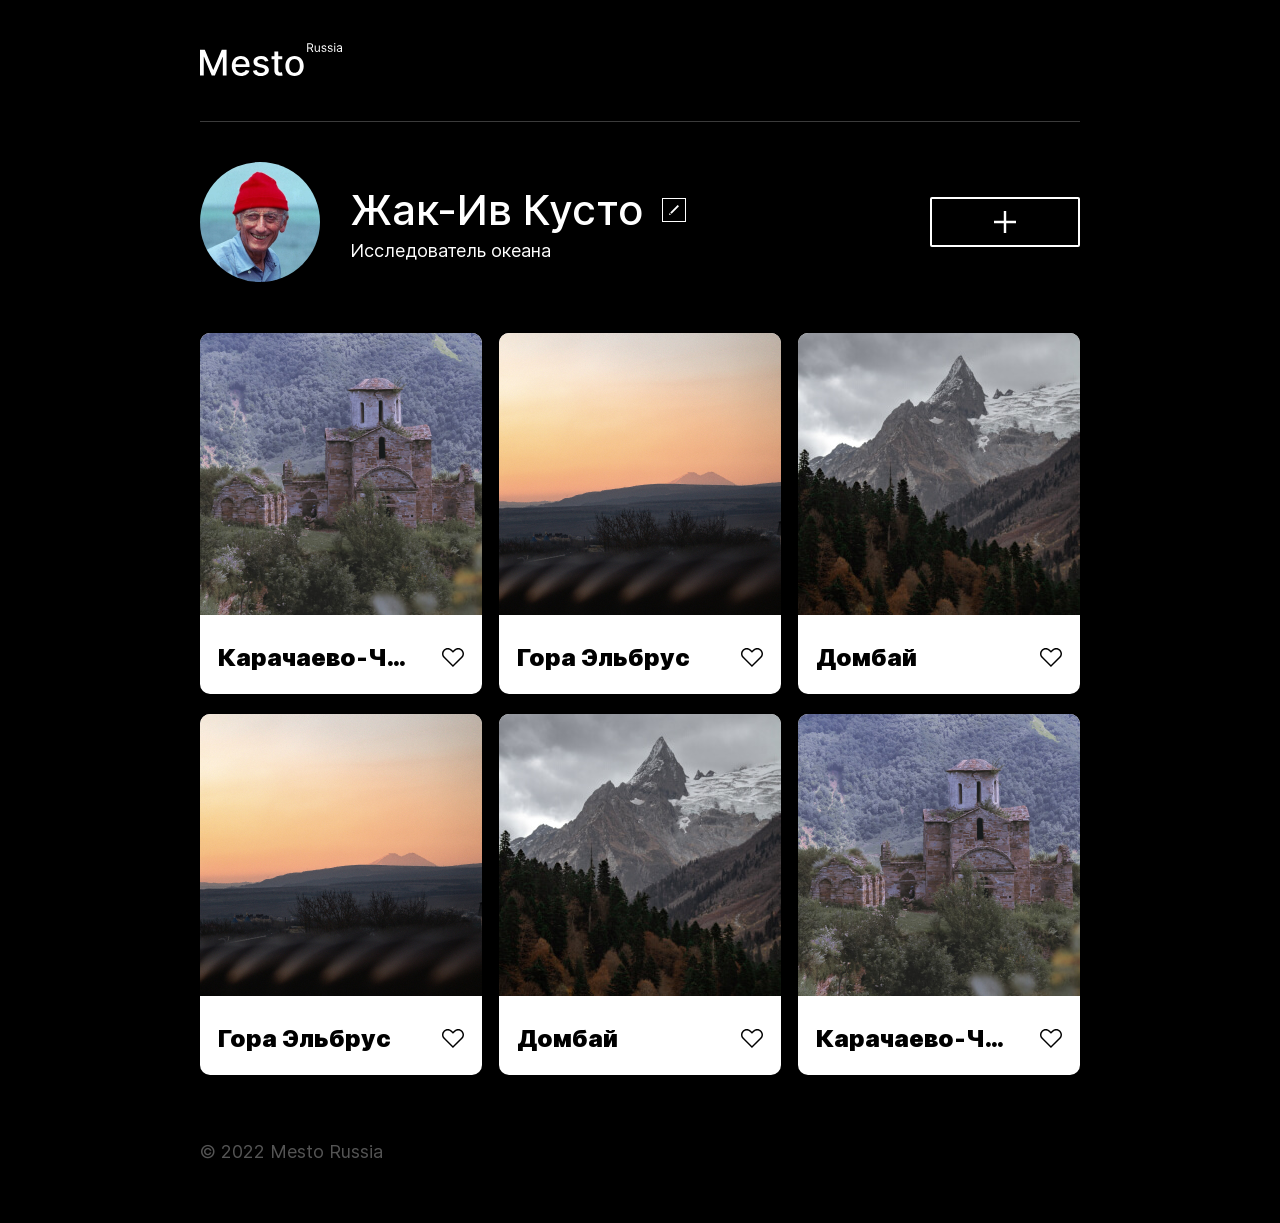
==== index.html @ 91b9cb4b "final" ====
<!DOCTYPE html>
<html lang="ru">

<head>
  <meta charset="UTF-8">
  <meta name="viewport" content="width=device-width, initial-scale=1.0">
  <title>Место</title>
  <link rel="stylesheet" href="./pages/index.css">
</head>

<body class="body">
  <div class="page">
    <div class="popup">
      <div class="popup__container">
        <button type="button" class="button popup__close-button"></button>
        <h2 class="popup__title">
          Редактировать профиль
        </h2>
        <form class="form">
          <input type="text" name="name" placeholder="Жак-Ив Кусто" class="form__text-input">
          <input type="text" name="description" placeholder="Исследователь океана" class="form__text-input">
          <button type="submit" class="form__save-button">
            Сохранить
          </button>
        </form>
      </div>
    </div>
    <header class="header">
      <img class="logo logo_place_header" src="./images/mesto__logo.svg" alt="Лого Mesto">
    </header>
    <main class="content">
      <section class="profile">
        <img src="./images/Profile-picture.jpg" class="profile__avatar" alt="Аватар профиля">
        <div class="profile__info">
          <h1 class="profile__name">
            Жак-Ив&nbsp;Кусто
          </h1>
          <button type="button" class="button profile__edit-button">
          </button>
          <p class="profile__description">
            Исследователь океана
          </p>
        </div>
        <button type="button" class="button profile__add-button">
        </button>
      </section>
      <section class="elements">
        <ul class="elements__list">
          <li class="card">
            <img src="./images/Image-Karachaevo-Cherkessk.jpg" alt="Карачаевск" class="card__image">
            <div class="card__text">
              <h2 class="card__title">
                Карачаево-Черкесск
              </h2>
              <button type="button" class="button card__like-button">
              </button>
            </div>
          </li>
          <li class="card">
            <img src="./images/kirill-pershin-1404681-unsplash.jpg" alt="Карачаевск" class="card__image">
            <div class="card__text">
              <h2 class="card__title">
                Гора Эльбрус
              </h2>
              <button type="button" class="button card__like-button">
              </button>
            </div>
          </li>
          <li class="card">
            <img src="./images/Image-Dombai.jpg" alt="Карачаевск" class="card__image">
            <div class="card__text">
              <h2 class="card__title">
                Домбай
              </h2>
              <button type="button" class="button card__like-button">
              </button>
            </div>
          </li>
          <li class="card">
            <img src="./images/kirill-pershin-1404681-unsplash.jpg" alt="Карачаевск" class="card__image">
            <div class="card__text">
              <h2 class="card__title">
                Гора Эльбрус
              </h2>
              <button type="button" class="button card__like-button">
              </button>
            </div>
          </li>
          <li class="card">
            <img src="./images/Image-Dombai.jpg" alt="Карачаевск" class="card__image">
            <div class="card__text">
              <h2 class="card__title">
                Домбай
              </h2>
              <button type="button" class="button card__like-button">
              </button>
            </div>
          </li>
          <li class="card">
            <img src="./images/Image-Karachaevo-Cherkessk.jpg" alt="Карачаевск" class="card__image">
            <div class="card__text">
              <h2 class="card__title">
                Карачаево-Черкесск
              </h2>
              <button type="button" class="button card__like-button">
              </button>
            </div>
          </li>
        </ul>
      </section>
    </main>
    <footer class="footer">
      <p class="footer__copyright">
        &copy; 2022 Mesto Russia
      </p>
    </footer>
  </div>
</body>
---- pages/index.css ----
@import url(../vendor/normalize.css);
@import url(../fonts/fonts.css);
@import url(../blocks/body/body.css);
@import url(../blocks/card/__image/card__image.css);
@import url(../blocks/card/__like-button/card__like-button.css);
@import url(../blocks/card/__text/card__text.css);
@import url(../blocks/card/__title/card__title.css);
@import url(../blocks/card/card.css);
@import url(../blocks/content/content.css);
@import url(../blocks/elements/__list/elements__list.css);
@import url(../blocks/elements/elements.css);
@import url(../blocks/footer/__copyright/footer__copyright.css);
@import url(../blocks/footer/footer.css);
@import url(../blocks/header/header.css);
@import url(../blocks/logo/_place/logo_place_header.css);
@import url(../blocks/logo/logo.css);
@import url(../blocks/page/page.css);
@import url(../blocks/profile/profile.css);
@import url(../blocks/profile/__add-button/profile__add-button.css);
@import url(../blocks/profile/__avatar/profile__avatar.css);
@import url(../blocks/profile/__description/profile__description.css);
@import url(../blocks/profile/__edit-button/profile__edit-button.css);
@import url(../blocks/profile/__info/profile__info.css);
@import url(../blocks/profile/__name/profile__name.css);
@import url(../blocks/profile/profile.css);
@import url(../blocks/popup/__container/popup__container.css);
@import url(../blocks/popup/popup.css);
@import url(../blocks/popup/__close-button/popup__close-button.css);
@import url(../blocks/popup/__title/popup__title.css);
@import url(../blocks/popup/_opened/popup_opened.css);
@import url(../blocks/button/button.css);
@import url(../blocks/form/form.css);
@import url(../blocks/form/__save-button/form__save-button.css);
@import url(../blocks/form/__text-input/form__text-input.css);
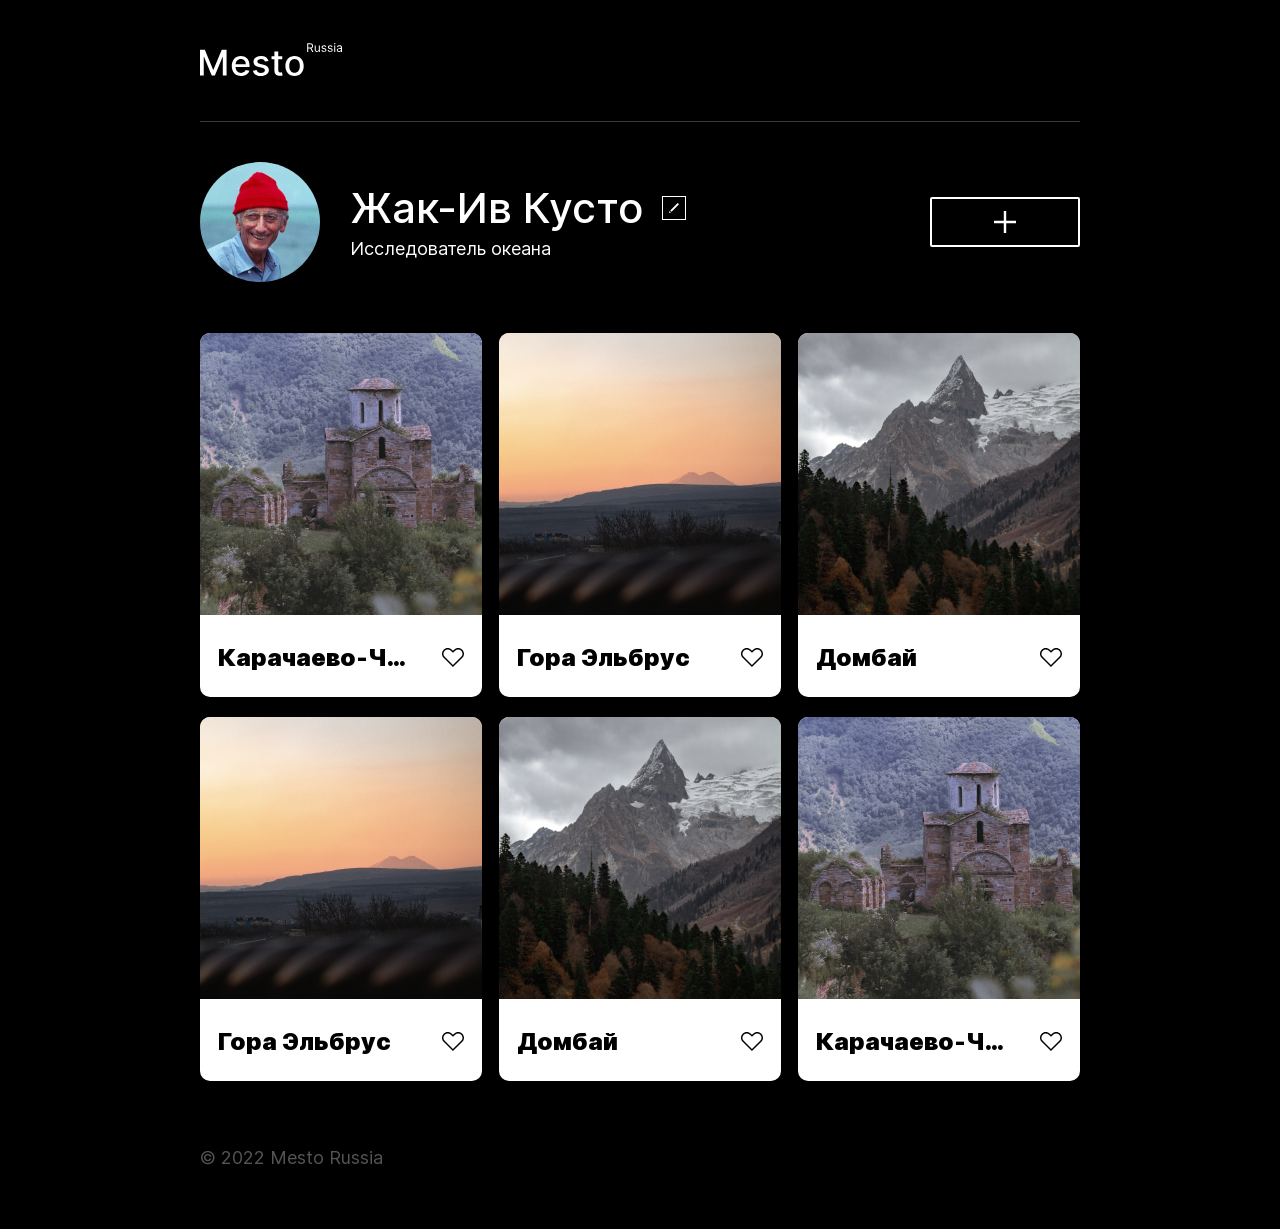
==== commit 6d9b9931: "final" ====
--- a/index.html
+++ b/index.html
@@ -16,10 +16,10 @@
         <h2 class="popup__title">
           Редактировать профиль
         </h2>
-        <form class="form">
+        <form class="form" name="profile-edit-form">
           <input type="text" name="name" placeholder="Жак-Ив Кусто" class="form__text-input">
           <input type="text" name="description" placeholder="Исследователь океана" class="form__text-input">
-          <button type="submit" class="form__save-button">
+          <button type="submit" class="button form__save-button">
             Сохранить
           </button>
         </form>
@@ -115,4 +115,6 @@
       </p>
     </footer>
   </div>
-</body>+</body>
+
+<!-- не могу найти горизонтальный скролл 320-352, проверяла в нескольких браузерах... -->
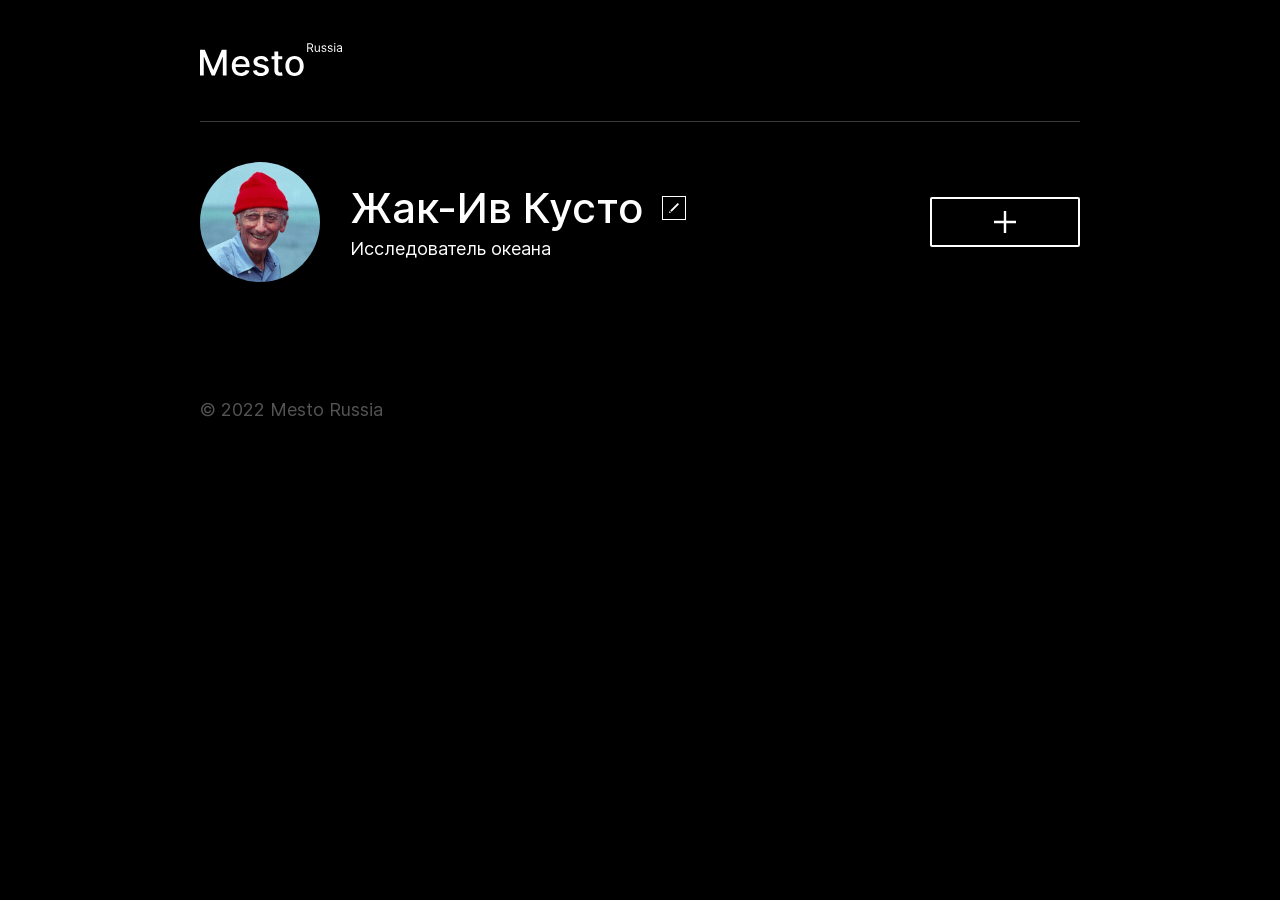
==== commit bd8569d9: "changes" ====
--- a/index.html
+++ b/index.html
@@ -10,17 +10,35 @@
 
 <body class="body">
   <div class="page">
-    <div class="popup">
+    <div class="popup popup-edit" id="popup-edit">
       <div class="popup__container">
-        <button type="button" class="button popup__close-button"></button>
+        <button type="button" class="button popup__close-button close-edit"></button>
         <h2 class="popup__title">
           Редактировать профиль
         </h2>
-        <form class="form" name="profile-edit-form">
-          <input type="text" name="name" placeholder="Жак-Ив Кусто" class="form__text-input">
-          <input type="text" name="description" placeholder="Исследователь океана" class="form__text-input">
-          <button type="submit" class="button form__save-button">
+        <form class="form form-edit" name="profile-edit-form">
+          <input type="text" name="name" placeholder="Жак-Ив Кусто"
+            class="form__text-input form__text-input__type_name">
+          <input type="text" name="description" placeholder="Исследователь океана"
+            class="form__text-input form__text-input_type_job">
+          <button type="submit" class="button form__save-button edit-form_save-button">
             Сохранить
+          </button>
+        </form>
+      </div>
+    </div>
+    <div class="popup popup-add" id="popup-add">
+      <div class="popup__container">
+        <button type="button" class="button popup__close-button сlose-add"></button>
+        <h2 class="popup__title">
+          Новое место
+        </h2>
+        <form class="form form-add" name="profile-edit-form">
+          <input type="text" name="name" placeholder="Название" class="form__text-input form__text-input__type_place-name">
+          <input type="text" name="description" placeholder="Ссылка на картинку"
+            class="form__text-input form__text-input_type_image-link">
+          <button type="submit" class="button form__save-button add-card">
+            Создать
           </button>
         </form>
       </div>
@@ -35,18 +53,21 @@
           <h1 class="profile__name">
             Жак-Ив&nbsp;Кусто
           </h1>
-          <button type="button" class="button profile__edit-button">
+          <button type="button" class="button profile__edit-button" data-target="popup-edit">
           </button>
           <p class="profile__description">
             Исследователь океана
           </p>
         </div>
-        <button type="button" class="button profile__add-button">
+        <button type="button" class="button profile__add-button" data-target="popup-add">
         </button>
       </section>
       <section class="elements">
         <ul class="elements__list">
-          <li class="card">
+          <!-- <li class="card">
+            <button class="button card__trash-icon">
+
+            </button>
             <img src="./images/Image-Karachaevo-Cherkessk.jpg" alt="Карачаевск" class="card__image">
             <div class="card__text">
               <h2 class="card__title">
@@ -57,6 +78,9 @@
             </div>
           </li>
           <li class="card">
+            <button class="button card__trash-icon">
+
+            </button>
             <img src="./images/kirill-pershin-1404681-unsplash.jpg" alt="Карачаевск" class="card__image">
             <div class="card__text">
               <h2 class="card__title">
@@ -67,6 +91,9 @@
             </div>
           </li>
           <li class="card">
+            <button class="button card__trash-icon">
+
+            </button>
             <img src="./images/Image-Dombai.jpg" alt="Карачаевск" class="card__image">
             <div class="card__text">
               <h2 class="card__title">
@@ -77,6 +104,9 @@
             </div>
           </li>
           <li class="card">
+            <button class="button card__trash-icon">
+
+            </button>
             <img src="./images/kirill-pershin-1404681-unsplash.jpg" alt="Карачаевск" class="card__image">
             <div class="card__text">
               <h2 class="card__title">
@@ -87,6 +117,9 @@
             </div>
           </li>
           <li class="card">
+            <button class="button card__trash-icon">
+
+            </button>
             <img src="./images/Image-Dombai.jpg" alt="Карачаевск" class="card__image">
             <div class="card__text">
               <h2 class="card__title">
@@ -97,6 +130,9 @@
             </div>
           </li>
           <li class="card">
+            <button class="button card__trash-icon">
+
+            </button>
             <img src="./images/Image-Karachaevo-Cherkessk.jpg" alt="Карачаевск" class="card__image">
             <div class="card__text">
               <h2 class="card__title">
@@ -105,7 +141,7 @@
               <button type="button" class="button card__like-button">
               </button>
             </div>
-          </li>
+          </li> -->
         </ul>
       </section>
     </main>
@@ -115,6 +151,17 @@
       </p>
     </footer>
   </div>
-</body>
-
-<!-- не могу найти горизонтальный скролл 320-352, проверяла в нескольких браузерах... -->+  <template class="template" >
+    <li class="card">
+      <button class="button card__trash-icon"></button>
+      <img src="" class="card__image">
+      <div class="card__text">
+        <h2 class="card__title">
+          
+        </h2>
+        <button type="button" class="button card__like-button"></button>
+      </div>
+    </li>
+  </template>
+  <script src="./script.js"></script>
+</body>
--- a/pages/index.css
+++ b/pages/index.css
@@ -6,6 +6,7 @@
 @import url(../blocks/card/__text/card__text.css);
 @import url(../blocks/card/__title/card__title.css);
 @import url(../blocks/card/card.css);
+@import url(../blocks/card/__like-button/_active/card__like-button_active.css);
 @import url(../blocks/content/content.css);
 @import url(../blocks/elements/__list/elements__list.css);
 @import url(../blocks/elements/elements.css);
@@ -31,4 +32,5 @@
 @import url(../blocks/button/button.css);
 @import url(../blocks/form/form.css);
 @import url(../blocks/form/__save-button/form__save-button.css);
-@import url(../blocks/form/__text-input/form__text-input.css);+@import url(../blocks/form/__text-input/form__text-input.css);
+@import url(../blocks/card/__trash-icon/card__trash-icon.css);
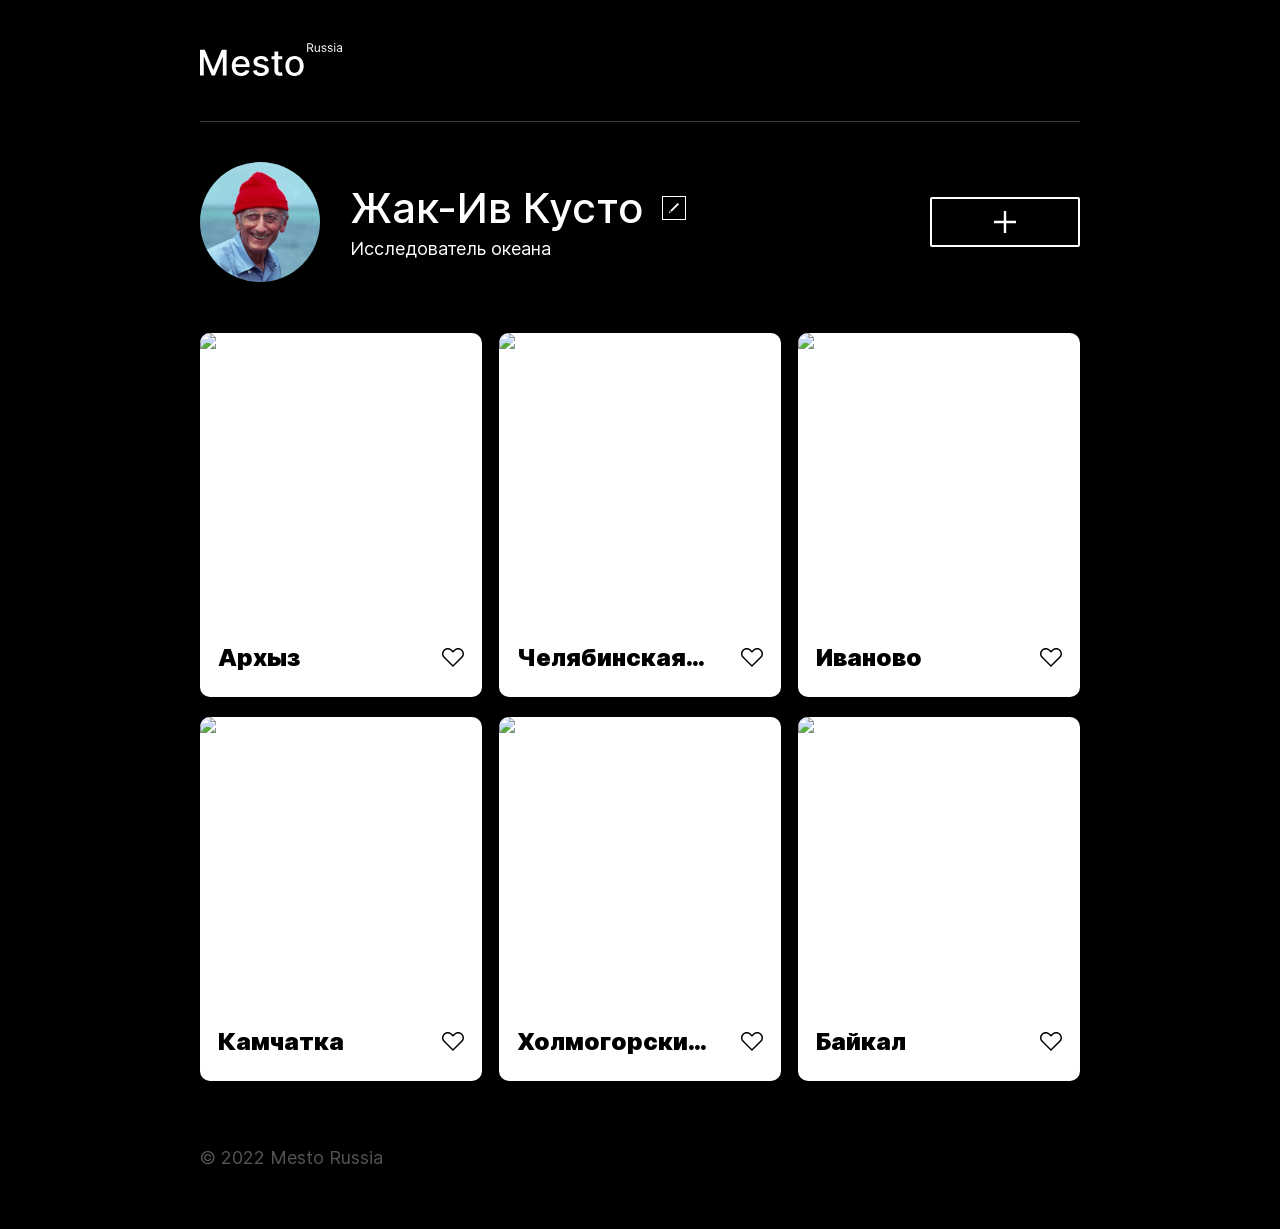
==== commit d9e96f40: "final" ====
--- a/index.html
+++ b/index.html
@@ -43,6 +43,16 @@
         </form>
       </div>
     </div>
+    <div class="popup popup-image">
+      <div class="popup-image__wrapper">
+        <button type="button" class="button popup__close-button close-image"></button>
+        <img class="popup-image__image">
+      <p class="popup-image__text">
+       
+      </p>
+    
+      </div>
+    </div>
     <header class="header">
       <img class="logo logo_place_header" src="./images/mesto__logo.svg" alt="Лого Mesto">
     </header>
@@ -64,84 +74,19 @@
       </section>
       <section class="elements">
         <ul class="elements__list">
-          <!-- <li class="card">
-            <button class="button card__trash-icon">
-
-            </button>
-            <img src="./images/Image-Karachaevo-Cherkessk.jpg" alt="Карачаевск" class="card__image">
-            <div class="card__text">
-              <h2 class="card__title">
-                Карачаево-Черкесск
-              </h2>
-              <button type="button" class="button card__like-button">
-              </button>
-            </div>
-          </li>
-          <li class="card">
-            <button class="button card__trash-icon">
-
-            </button>
-            <img src="./images/kirill-pershin-1404681-unsplash.jpg" alt="Карачаевск" class="card__image">
-            <div class="card__text">
-              <h2 class="card__title">
-                Гора Эльбрус
-              </h2>
-              <button type="button" class="button card__like-button">
-              </button>
-            </div>
-          </li>
-          <li class="card">
-            <button class="button card__trash-icon">
-
-            </button>
-            <img src="./images/Image-Dombai.jpg" alt="Карачаевск" class="card__image">
-            <div class="card__text">
-              <h2 class="card__title">
-                Домбай
-              </h2>
-              <button type="button" class="button card__like-button">
-              </button>
-            </div>
-          </li>
-          <li class="card">
-            <button class="button card__trash-icon">
-
-            </button>
-            <img src="./images/kirill-pershin-1404681-unsplash.jpg" alt="Карачаевск" class="card__image">
-            <div class="card__text">
-              <h2 class="card__title">
-                Гора Эльбрус
-              </h2>
-              <button type="button" class="button card__like-button">
-              </button>
-            </div>
-          </li>
-          <li class="card">
-            <button class="button card__trash-icon">
-
-            </button>
-            <img src="./images/Image-Dombai.jpg" alt="Карачаевск" class="card__image">
-            <div class="card__text">
-              <h2 class="card__title">
-                Домбай
-              </h2>
-              <button type="button" class="button card__like-button">
-              </button>
-            </div>
-          </li>
-          <li class="card">
-            <button class="button card__trash-icon">
-
-            </button>
-            <img src="./images/Image-Karachaevo-Cherkessk.jpg" alt="Карачаевск" class="card__image">
-            <div class="card__text">
-              <h2 class="card__title">
-                Карачаево-Черкесск
-              </h2>
-              <button type="button" class="button card__like-button">
-              </button>
-            </div>
-          </li> -->
+          
+          <template class="template" >
+            <li class="card">
+              <button class="button card__trash-icon"></button>
+              <img class="card__image">
+              <div class="card__text">
+                <h2 class="card__title">
+                  
+                </h2>
+                <button type="button" class="button card__like-button"></button>
+              </div>
+            </li>
+          </template>
         </ul>
       </section>
     </main>
@@ -151,17 +96,6 @@
       </p>
     </footer>
   </div>
-  <template class="template" >
-    <li class="card">
-      <button class="button card__trash-icon"></button>
-      <img src="" class="card__image">
-      <div class="card__text">
-        <h2 class="card__title">
-          
-        </h2>
-        <button type="button" class="button card__like-button"></button>
-      </div>
-    </li>
-  </template>
+
   <script src="./script.js"></script>
 </body>
--- a/pages/index.css
+++ b/pages/index.css
@@ -33,4 +33,8 @@
 @import url(../blocks/form/form.css);
 @import url(../blocks/form/__save-button/form__save-button.css);
 @import url(../blocks/form/__text-input/form__text-input.css);
-@import url(../blocks/card/__trash-icon/card__trash-icon.css);+@import url(../blocks/card/__trash-icon/card__trash-icon.css);
+@import url(../blocks/popup-image/__image/popup-image__image.css);
+@import url(../blocks/popup-image/__text/popup-image__text.css);
+@import url(../blocks/popup-image/popup-image.css);
+@import url(../blocks/popup-image/__wrapper/popup-image__wrapper.css);
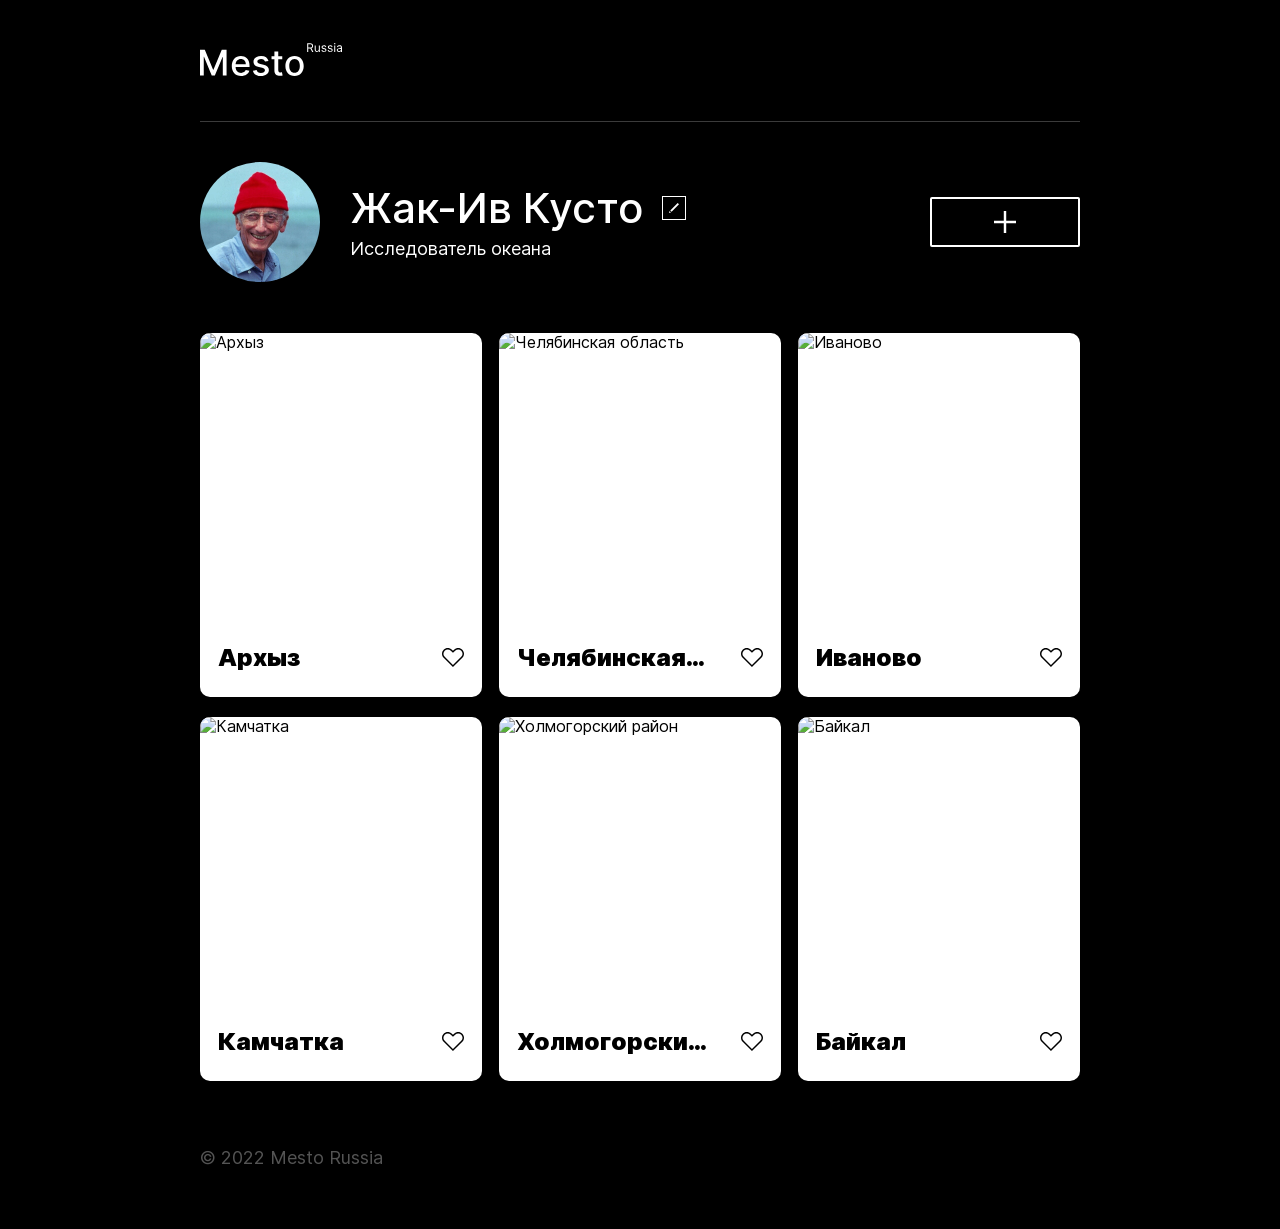
==== commit 009d2f82: "final" ====
--- a/index.html
+++ b/index.html
@@ -17,9 +17,9 @@
           Редактировать профиль
         </h2>
         <form class="form form-edit" name="profile-edit-form">
-          <input type="text" name="name" placeholder="Жак-Ив Кусто"
+          <input type="text" name="name" placeholder="Введите имя"
             class="form__text-input form__text-input__type_name">
-          <input type="text" name="description" placeholder="Исследователь океана"
+          <input type="text" name="description" placeholder="Введите профессию"
             class="form__text-input form__text-input_type_job">
           <button type="submit" class="button form__save-button edit-form_save-button">
             Сохранить
@@ -33,8 +33,8 @@
         <h2 class="popup__title">
           Новое место
         </h2>
-        <form class="form form-add" name="profile-edit-form">
-          <input type="text" name="name" placeholder="Название" class="form__text-input form__text-input__type_place-name">
+        <form class="form form-add" name="profile-add-form">
+          <input type="text" name="name" placeholder="Введите название" class="form__text-input form__text-input__type_place-name">
           <input type="text" name="description" placeholder="Ссылка на картинку"
             class="form__text-input form__text-input_type_image-link">
           <button type="submit" class="button form__save-button add-card">
@@ -75,18 +75,7 @@
       <section class="elements">
         <ul class="elements__list">
           
-          <template class="template" >
-            <li class="card">
-              <button class="button card__trash-icon"></button>
-              <img class="card__image">
-              <div class="card__text">
-                <h2 class="card__title">
-                  
-                </h2>
-                <button type="button" class="button card__like-button"></button>
-              </div>
-            </li>
-          </template>
+          
         </ul>
       </section>
     </main>
@@ -96,6 +85,17 @@
       </p>
     </footer>
   </div>
-
-  <script src="./script.js"></script>
+  <template class="template" >
+    <li class="card">
+      <button class="button card__trash-icon"></button>
+      <img class="card__image">
+      <div class="card__text">
+        <h2 class="card__title">
+          
+        </h2>
+        <button type="button" class="button card__like-button"></button>
+      </div>
+    </li>
+  </template>
+  <script src="./scripts/script.js"></script>
 </body>
